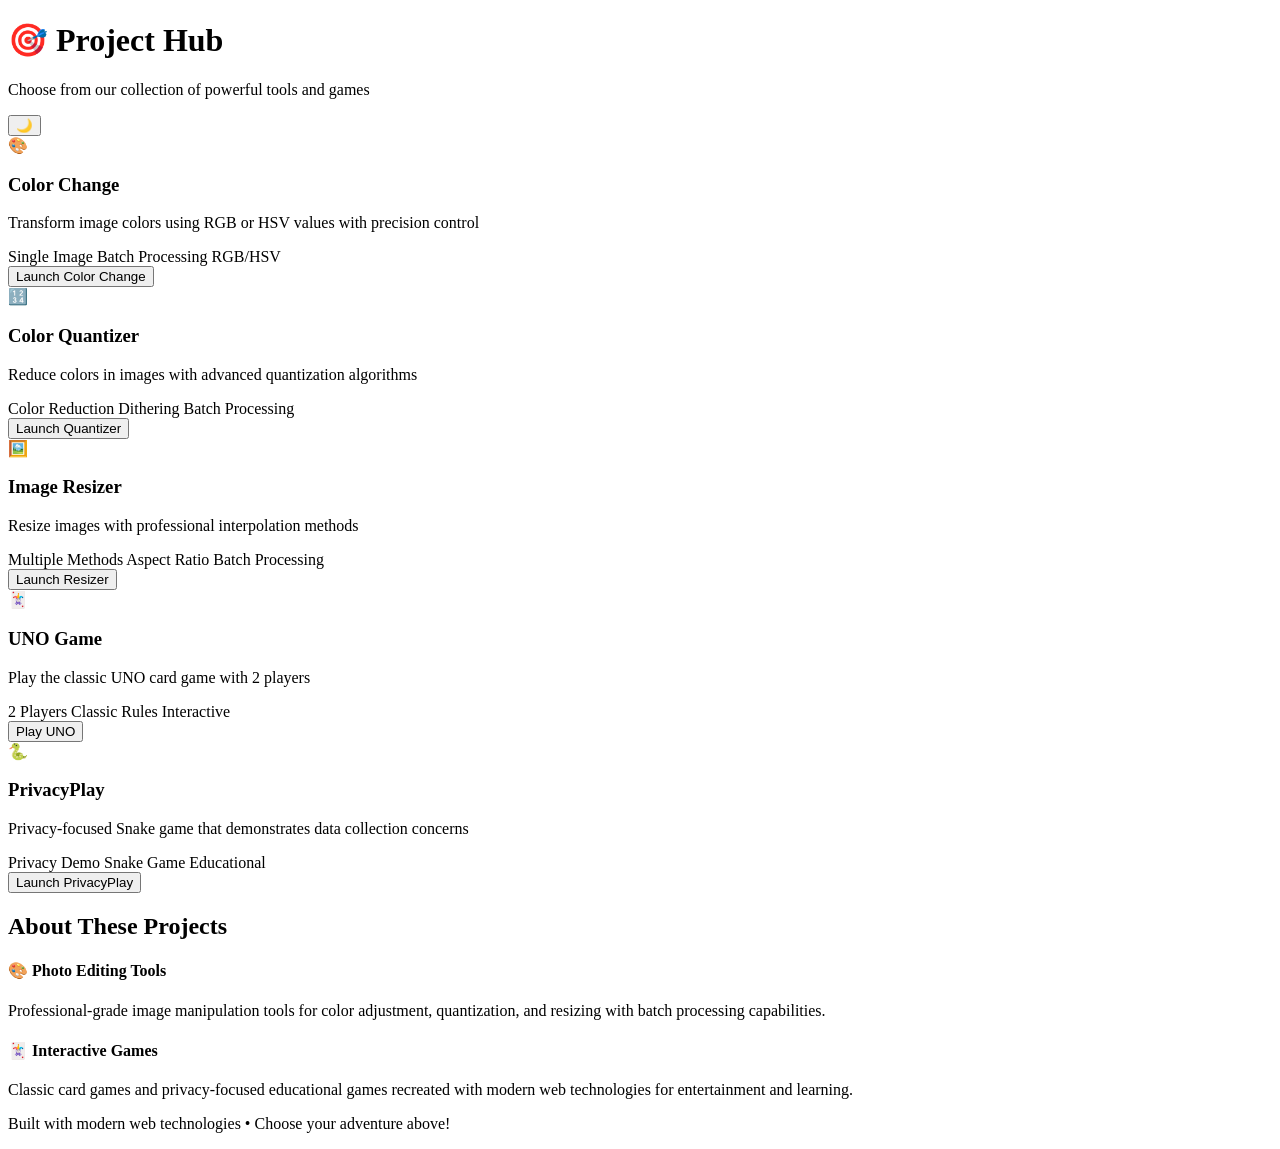
==== index.html @ 34e5d40e "Add files via upload" ====
<!DOCTYPE html>
<html lang="en">
<head>
    <meta charset="UTF-8">
    <meta name="viewport" content="width=device-width, initial-scale=1.0">
    <title>Project Hub - Choose Your Tool</title>
    <link rel="stylesheet" href="styles.css">
</head>
<body>
    <div class="container">
        <header>
            <div class="header-content">
                <div class="header-title">
                    <h1>🎯 Project Hub</h1>
                    <p>Choose from our collection of powerful tools and games</p>
                </div>
                <button class="theme-toggle" id="themeToggle" onclick="toggleTheme()" aria-label="Toggle theme">
                    <span class="theme-icon">🌙</span>
                </button>
            </div>
        </header>

        <main>
            <div class="projects-grid">
                <!-- Color Change Project -->
                <div class="project-card">
                    <div class="project-icon">🎨</div>
                    <h3>Color Change</h3>
                    <p>Transform image colors using RGB or HSV values with precision control</p>
                    <div class="project-features">
                        <span class="feature-tag">Single Image</span>
                        <span class="feature-tag">Batch Processing</span>
                        <span class="feature-tag">RGB/HSV</span>
                    </div>
                    <a href="Color Change/index.html" class="project-link">
                        <button class="launch-btn">Launch Color Change</button>
                    </a>
                </div>

                <!-- Quantizer Project -->
                <div class="project-card">
                    <div class="project-icon">🔢</div>
                    <h3>Color Quantizer</h3>
                    <p>Reduce colors in images with advanced quantization algorithms</p>
                    <div class="project-features">
                        <span class="feature-tag">Color Reduction</span>
                        <span class="feature-tag">Dithering</span>
                        <span class="feature-tag">Batch Processing</span>
                    </div>
                    <a href="Quantizer/index.html" class="project-link">
                        <button class="launch-btn">Launch Quantizer</button>
                    </a>
                </div>

                <!-- Resizing Project -->
                <div class="project-card">
                    <div class="project-icon">🖼️</div>
                    <h3>Image Resizer</h3>
                    <p>Resize images with professional interpolation methods</p>
                    <div class="project-features">
                        <span class="feature-tag">Multiple Methods</span>
                        <span class="feature-tag">Aspect Ratio</span>
                        <span class="feature-tag">Batch Processing</span>
                    </div>
                    <a href="Resizing/index.html" class="project-link">
                        <button class="launch-btn">Launch Resizer</button>
                    </a>
                </div>

                <!-- Uno Game Project -->
                <div class="project-card">
                    <div class="project-icon">🃏</div>
                    <h3>UNO Game</h3>
                    <p>Play the classic UNO card game with 2 players</p>
                    <div class="project-features">
                        <span class="feature-tag">2 Players</span>
                        <span class="feature-tag">Classic Rules</span>
                        <span class="feature-tag">Interactive</span>
                    </div>
                    <a href="Uno/index.html" class="project-link">
                        <button class="launch-btn">Play UNO</button>
                    </a>
                </div>

                <!-- PrivacyPlay Project -->
                <div class="project-card">
                    <div class="project-icon">🐍</div>
                    <h3>PrivacyPlay</h3>
                    <p>Privacy-focused Snake game that demonstrates data collection concerns</p>
                    <div class="project-features">
                        <span class="feature-tag">Privacy Demo</span>
                        <span class="feature-tag">Snake Game</span>
                        <span class="feature-tag">Educational</span>
                    </div>
                    <a href="PrivacyPlay/index.html" class="project-link">
                        <button class="launch-btn">Launch PrivacyPlay</button>
                    </a>
                </div>
            </div>

            <div class="info-section">
                <h2>About These Projects</h2>
                <div class="info-grid">
                    <div class="info-card">
                        <h4>🎨 Photo Editing Tools</h4>
                        <p>Professional-grade image manipulation tools for color adjustment, quantization, and resizing with batch processing capabilities.</p>
                    </div>
                    <div class="info-card">
                        <h4>🃏 Interactive Games</h4>
                        <p>Classic card games and privacy-focused educational games recreated with modern web technologies for entertainment and learning.</p>
                    </div>
                </div>
            </div>
        </main>

        <footer>
            <p>Built with modern web technologies • Choose your adventure above!</p>
        </footer>
    </div>

    <script>
        // Theme management
        const themeToggle = document.getElementById('themeToggle');
        const themeIcon = themeToggle.querySelector('.theme-icon');
        
        function getTheme() {
            return localStorage.getItem('theme') || 'light';
        }
        
        function setTheme(theme) {
            document.documentElement.setAttribute('data-theme', theme);
            localStorage.setItem('theme', theme);
            themeIcon.textContent = theme === 'dark' ? '☀️' : '🌙';
        }
        
        function toggleTheme() {
            const currentTheme = getTheme();
            const newTheme = currentTheme === 'dark' ? 'light' : 'dark';
            setTheme(newTheme);
        }
        
        // Initialize theme
        setTheme(getTheme());
    </script>
</body>
</html>
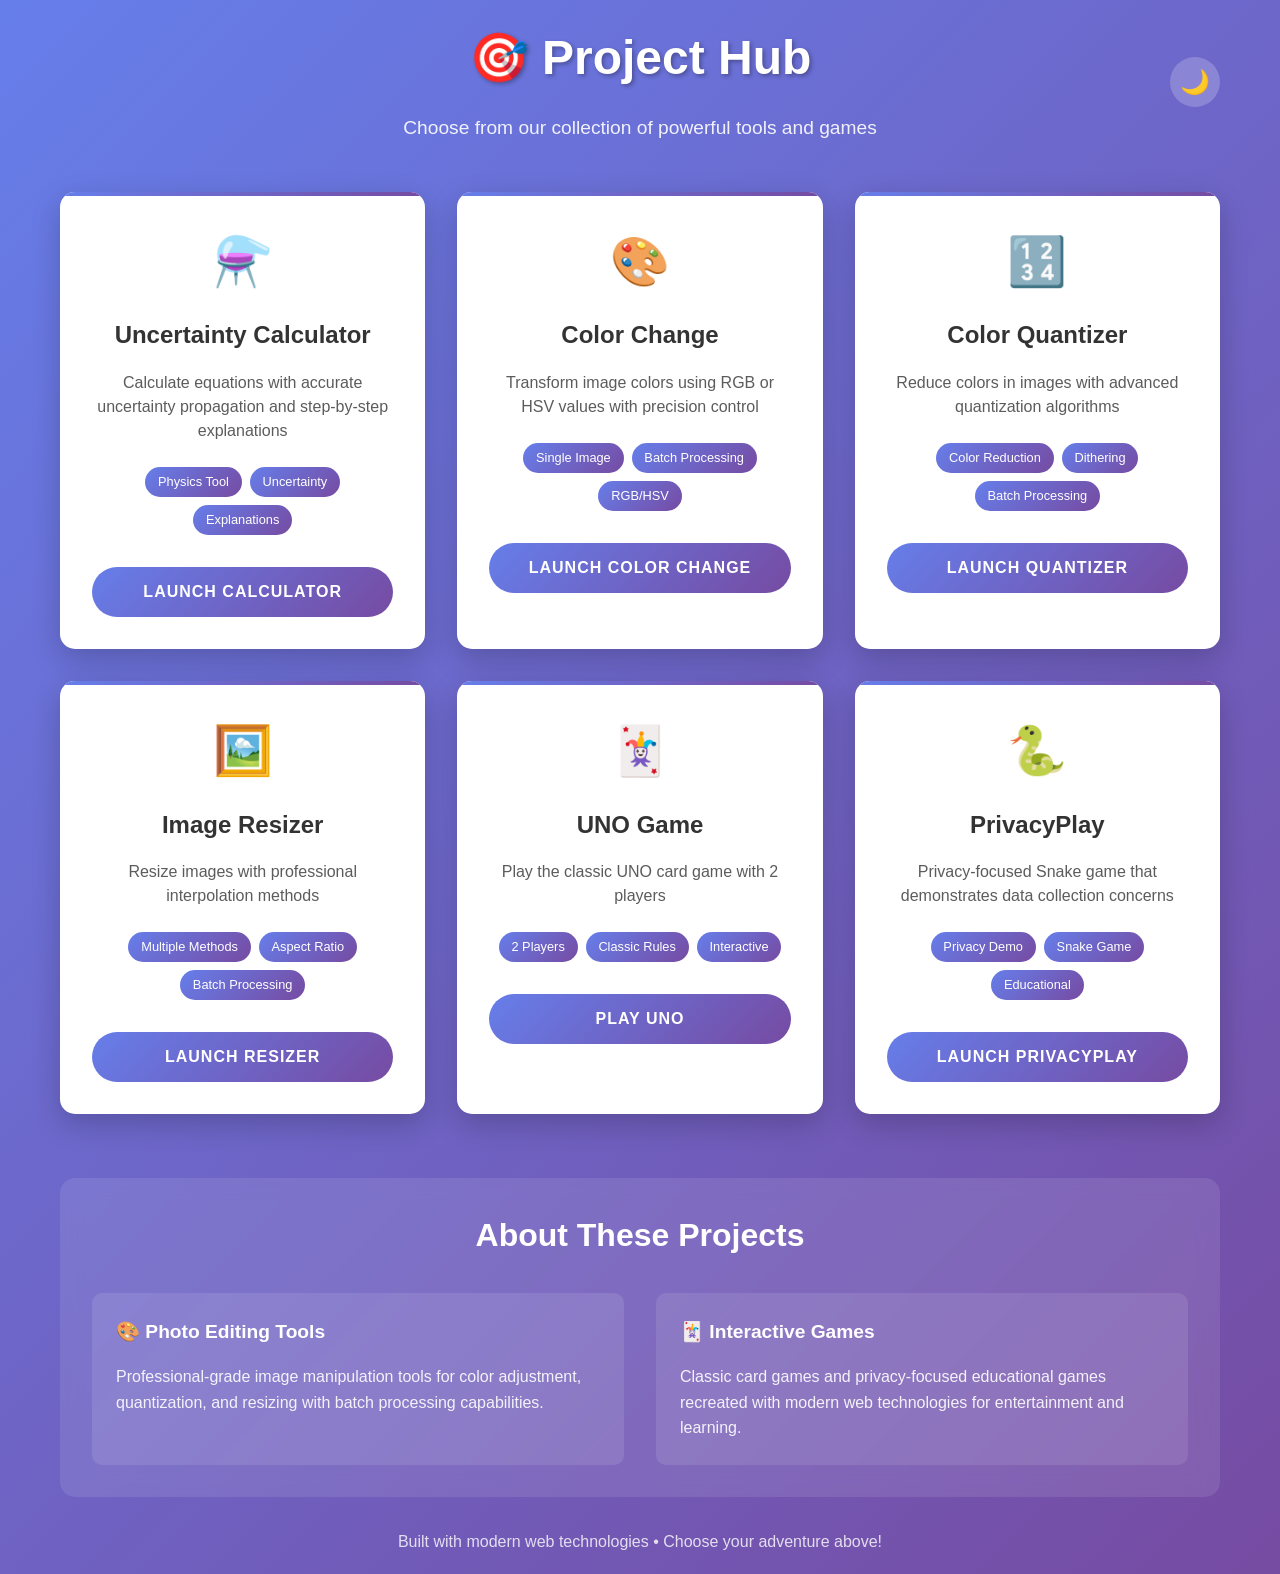
==== commit 46e76d20: "Add files via upload" ====
--- a/index.html
+++ b/index.html
@@ -22,6 +22,21 @@
 
         <main>
             <div class="projects-grid">
+                <!-- Uncertainty Calculator Project -->
+                <div class="project-card">
+                    <div class="project-icon">⚗️</div>
+                    <h3>Uncertainty Calculator</h3>
+                    <p>Calculate equations with accurate uncertainty propagation and step-by-step explanations</p>
+                    <div class="project-features">
+                        <span class="feature-tag">Physics Tool</span>
+                        <span class="feature-tag">Uncertainty</span>
+                        <span class="feature-tag">Explanations</span>
+                    </div>
+                    <a href="Uncertainty calculator/index.html" class="project-link">
+                        <button class="launch-btn">Launch Calculator</button>
+                    </a>
+                </div>
+
                 <!-- Color Change Project -->
                 <div class="project-card">
                     <div class="project-icon">🎨</div>
--- a/styles.css
+++ b/styles.css
@@ -0,0 +1,282 @@
+/* Reset and Base Styles */
+* {
+    margin: 0;
+    padding: 0;
+    box-sizing: border-box;
+}
+
+:root {
+    --primary-gradient: linear-gradient(135deg, #667eea 0%, #764ba2 100%);
+    --text-color: #333;
+    --card-bg: white;
+    --header-text: white;
+}
+
+[data-theme="dark"] {
+    --primary-gradient: linear-gradient(135deg, #1a1a2e 0%, #16213e 100%);
+    --text-color: #e0e0e0;
+    --card-bg: #2d2d3a;
+    --header-text: #e0e0e0;
+}
+
+body {
+    font-family: 'Segoe UI', Tahoma, Geneva, Verdana, sans-serif;
+    line-height: 1.6;
+    color: var(--text-color);
+    background: var(--primary-gradient);
+    min-height: 100vh;
+    transition: background 0.3s ease, color 0.3s ease;
+}
+
+.container {
+    max-width: 1200px;
+    margin: 0 auto;
+    padding: 20px;
+}
+
+/* Header Styles */
+header {
+    margin-bottom: 3rem;
+    color: var(--header-text);
+}
+
+.header-content {
+    display: flex;
+    justify-content: space-between;
+    align-items: center;
+    text-align: center;
+    position: relative;
+}
+
+.header-title {
+    flex: 1;
+}
+
+.theme-toggle {
+    position: absolute;
+    right: 0;
+}
+
+.theme-toggle {
+    background: rgba(255, 255, 255, 0.2);
+    border: none;
+    border-radius: 50%;
+    width: 50px;
+    height: 50px;
+    cursor: pointer;
+    font-size: 1.5rem;
+    display: flex;
+    align-items: center;
+    justify-content: center;
+    transition: all 0.3s ease;
+}
+
+.theme-toggle:hover {
+    background: rgba(255, 255, 255, 0.3);
+    transform: scale(1.1);
+}
+
+header h1 {
+    font-size: 3rem;
+    margin-bottom: 1rem;
+    text-shadow: 2px 2px 4px rgba(0,0,0,0.3);
+}
+
+header p {
+    font-size: 1.2rem;
+    opacity: 0.9;
+}
+
+/* Projects Grid */
+.projects-grid {
+    display: grid;
+    grid-template-columns: repeat(auto-fit, minmax(300px, 1fr));
+    gap: 2rem;
+    margin-bottom: 4rem;
+}
+
+.project-card {
+    background: var(--card-bg);
+    border-radius: 15px;
+    padding: 2rem;
+    box-shadow: 0 10px 30px rgba(0,0,0,0.2);
+    transition: all 0.3s ease;
+    text-align: center;
+    position: relative;
+    overflow: hidden;
+}
+
+.project-card::before {
+    content: '';
+    position: absolute;
+    top: 0;
+    left: 0;
+    right: 0;
+    height: 4px;
+    background: linear-gradient(90deg, #667eea, #764ba2);
+}
+
+.project-card:hover {
+    transform: translateY(-10px);
+    box-shadow: 0 20px 40px rgba(0,0,0,0.3);
+}
+
+.project-icon {
+    font-size: 3rem;
+    margin-bottom: 1rem;
+    display: block;
+}
+
+.project-card h3 {
+    font-size: 1.5rem;
+    margin-bottom: 1rem;
+    color: var(--text-color);
+}
+
+.project-card p {
+    color: var(--text-color);
+    opacity: 0.8;
+    margin-bottom: 1.5rem;
+    line-height: 1.5;
+}
+
+.project-features {
+    display: flex;
+    flex-wrap: wrap;
+    gap: 0.5rem;
+    justify-content: center;
+    margin-bottom: 2rem;
+}
+
+.feature-tag {
+    background: linear-gradient(135deg, #667eea, #764ba2);
+    color: white;
+    padding: 0.3rem 0.8rem;
+    border-radius: 20px;
+    font-size: 0.8rem;
+    font-weight: 500;
+}
+
+.project-link {
+    text-decoration: none;
+    display: block;
+}
+
+.launch-btn {
+    background: linear-gradient(135deg, #667eea, #764ba2);
+    color: white;
+    border: none;
+    padding: 1rem 2rem;
+    border-radius: 25px;
+    font-size: 1rem;
+    font-weight: 600;
+    cursor: pointer;
+    transition: all 0.3s ease;
+    width: 100%;
+    text-transform: uppercase;
+    letter-spacing: 1px;
+}
+
+.launch-btn:hover {
+    background: linear-gradient(135deg, #5a6fd8, #6a4190);
+    transform: scale(1.05);
+}
+
+/* Info Section */
+.info-section {
+    background: rgba(255, 255, 255, 0.1);
+    backdrop-filter: blur(10px);
+    border-radius: 15px;
+    padding: 2rem;
+    margin-bottom: 2rem;
+}
+
+.info-section h2 {
+    text-align: center;
+    color: white;
+    margin-bottom: 2rem;
+    font-size: 2rem;
+}
+
+.info-grid {
+    display: grid;
+    grid-template-columns: repeat(auto-fit, minmax(250px, 1fr));
+    gap: 2rem;
+}
+
+.info-card {
+    background: rgba(255, 255, 255, 0.1);
+    padding: 1.5rem;
+    border-radius: 10px;
+    color: white;
+}
+
+.info-card h4 {
+    margin-bottom: 1rem;
+    font-size: 1.2rem;
+}
+
+.info-card p {
+    opacity: 0.9;
+    line-height: 1.6;
+}
+
+/* Footer */
+footer {
+    text-align: center;
+    color: white;
+    opacity: 0.8;
+    margin-top: 2rem;
+}
+
+/* Responsive Design */
+@media (max-width: 768px) {
+    .container {
+        padding: 15px;
+    }
+    
+    .header-content {
+        flex-direction: column;
+        gap: 1rem;
+    }
+    
+    header h1 {
+        font-size: 2rem;
+    }
+    
+    header p {
+        font-size: 1rem;
+    }
+    
+    .projects-grid {
+        grid-template-columns: 1fr;
+        gap: 1.5rem;
+    }
+    
+    .project-card {
+        padding: 1.5rem;
+    }
+    
+    .info-section {
+        padding: 1.5rem;
+    }
+}
+
+@media (max-width: 480px) {
+    header h1 {
+        font-size: 1.8rem;
+    }
+    
+    .project-card {
+        padding: 1rem;
+    }
+    
+    .project-icon {
+        font-size: 2.5rem;
+    }
+    
+    .launch-btn {
+        padding: 0.8rem 1.5rem;
+        font-size: 0.9rem;
+    }
+}
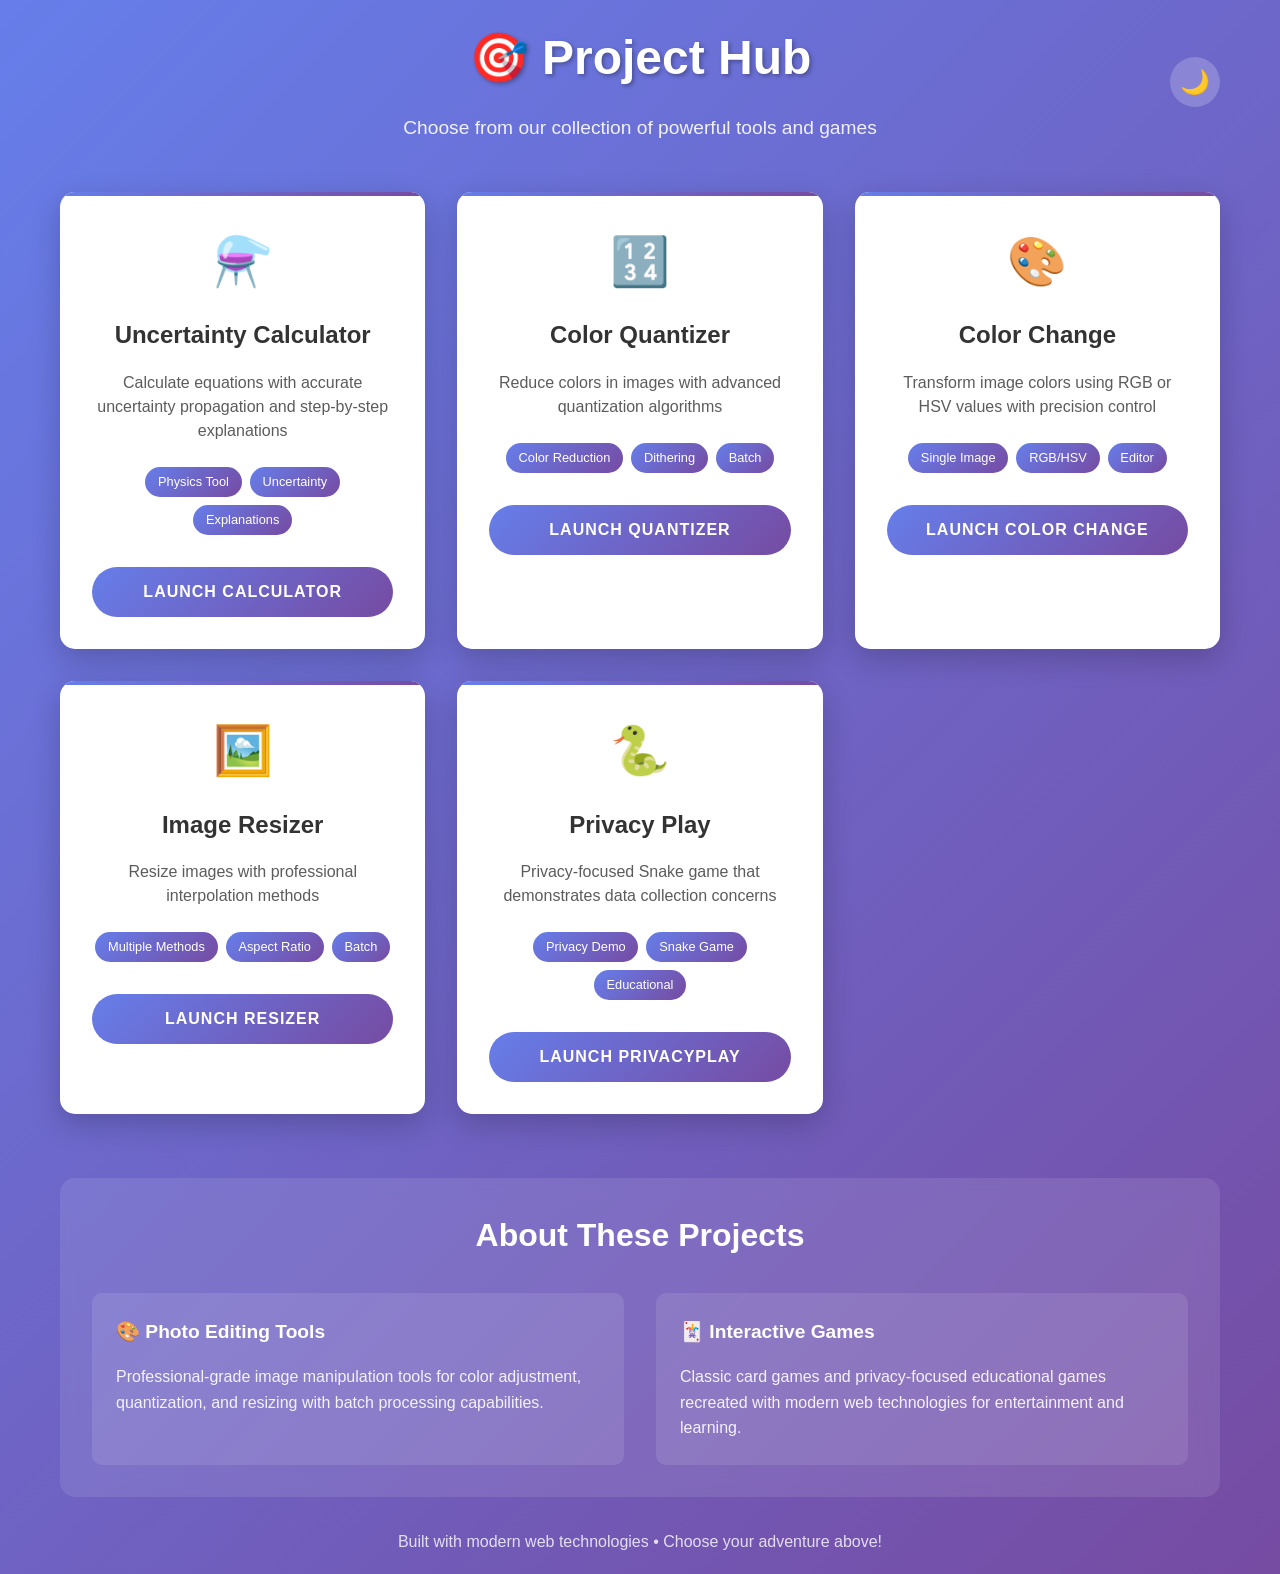
==== commit e8071dac: "main site clean up" ====
--- a/index.html
+++ b/index.html
@@ -21,96 +21,8 @@
         </header>
 
         <main>
-            <div class="projects-grid">
-                <!-- Uncertainty Calculator Project -->
-                <div class="project-card">
-                    <div class="project-icon">⚗️</div>
-                    <h3>Uncertainty Calculator</h3>
-                    <p>Calculate equations with accurate uncertainty propagation and step-by-step explanations</p>
-                    <div class="project-features">
-                        <span class="feature-tag">Physics Tool</span>
-                        <span class="feature-tag">Uncertainty</span>
-                        <span class="feature-tag">Explanations</span>
-                    </div>
-                    <a href="Uncertainty calculator/index.html" class="project-link">
-                        <button class="launch-btn">Launch Calculator</button>
-                    </a>
-                </div>
-
-                <!-- Color Change Project -->
-                <div class="project-card">
-                    <div class="project-icon">🎨</div>
-                    <h3>Color Change</h3>
-                    <p>Transform image colors using RGB or HSV values with precision control</p>
-                    <div class="project-features">
-                        <span class="feature-tag">Single Image</span>
-                        <span class="feature-tag">Batch Processing</span>
-                        <span class="feature-tag">RGB/HSV</span>
-                    </div>
-                    <a href="Color Change/index.html" class="project-link">
-                        <button class="launch-btn">Launch Color Change</button>
-                    </a>
-                </div>
-
-                <!-- Quantizer Project -->
-                <div class="project-card">
-                    <div class="project-icon">🔢</div>
-                    <h3>Color Quantizer</h3>
-                    <p>Reduce colors in images with advanced quantization algorithms</p>
-                    <div class="project-features">
-                        <span class="feature-tag">Color Reduction</span>
-                        <span class="feature-tag">Dithering</span>
-                        <span class="feature-tag">Batch Processing</span>
-                    </div>
-                    <a href="Quantizer/index.html" class="project-link">
-                        <button class="launch-btn">Launch Quantizer</button>
-                    </a>
-                </div>
-
-                <!-- Resizing Project -->
-                <div class="project-card">
-                    <div class="project-icon">🖼️</div>
-                    <h3>Image Resizer</h3>
-                    <p>Resize images with professional interpolation methods</p>
-                    <div class="project-features">
-                        <span class="feature-tag">Multiple Methods</span>
-                        <span class="feature-tag">Aspect Ratio</span>
-                        <span class="feature-tag">Batch Processing</span>
-                    </div>
-                    <a href="Resizing/index.html" class="project-link">
-                        <button class="launch-btn">Launch Resizer</button>
-                    </a>
-                </div>
-
-                <!-- Uno Game Project -->
-                <div class="project-card">
-                    <div class="project-icon">🃏</div>
-                    <h3>UNO Game</h3>
-                    <p>Play the classic UNO card game with 2 players</p>
-                    <div class="project-features">
-                        <span class="feature-tag">2 Players</span>
-                        <span class="feature-tag">Classic Rules</span>
-                        <span class="feature-tag">Interactive</span>
-                    </div>
-                    <a href="Uno/index.html" class="project-link">
-                        <button class="launch-btn">Play UNO</button>
-                    </a>
-                </div>
-
-                <!-- PrivacyPlay Project -->
-                <div class="project-card">
-                    <div class="project-icon">🐍</div>
-                    <h3>PrivacyPlay</h3>
-                    <p>Privacy-focused Snake game that demonstrates data collection concerns</p>
-                    <div class="project-features">
-                        <span class="feature-tag">Privacy Demo</span>
-                        <span class="feature-tag">Snake Game</span>
-                        <span class="feature-tag">Educational</span>
-                    </div>
-                    <a href="PrivacyPlay/index.html" class="project-link">
-                        <button class="launch-btn">Launch PrivacyPlay</button>
-                    </a>
-                </div>
+            <div class="projects-grid" id="projectsGrid">
+                <!-- Project cards will be rendered here from projects.json -->
             </div>
 
             <div class="info-section">
@@ -156,6 +68,47 @@
         
         // Initialize theme
         setTheme(getTheme());
+        
+        // Projects loader (read-only)
+        async function loadProjects() {
+            try {
+                const res = await fetch('projects.json');
+                const list = await res.json();
+                renderProjects(list);
+            } catch (e) {
+                console.error('Failed to load projects.json', e);
+            }
+        }
+
+        function renderProjects(projects) {
+            const grid = document.getElementById('projectsGrid');
+            grid.innerHTML = '';
+            projects.forEach((p) => {
+                const card = document.createElement('div');
+                card.className = 'project-card';
+
+                const icon = document.createElement('div'); icon.className = 'project-icon'; icon.textContent = p.icon || '🔗';
+                const title = document.createElement('h3'); title.textContent = p.title;
+                const desc = document.createElement('p'); desc.textContent = p.description || '';
+
+                const feats = document.createElement('div'); feats.className = 'project-features';
+                (p.tags||[]).slice(0,3).forEach(t => { const s=document.createElement('span'); s.className='feature-tag'; s.textContent=t; feats.appendChild(s); });
+
+                const linkWrap = document.createElement('a'); linkWrap.className='project-link'; linkWrap.href = p.url; linkWrap.target='_blank' ;
+                const btn = document.createElement('button'); btn.className='launch-btn'; btn.textContent = p.buttonText || 'Open';
+                linkWrap.appendChild(btn);
+
+                card.appendChild(icon);
+                card.appendChild(title);
+                card.appendChild(desc);
+                card.appendChild(feats);
+                card.appendChild(linkWrap);
+
+                grid.appendChild(card);
+            });
+        }
+
+        loadProjects();
     </script>
 </body>
 </html>
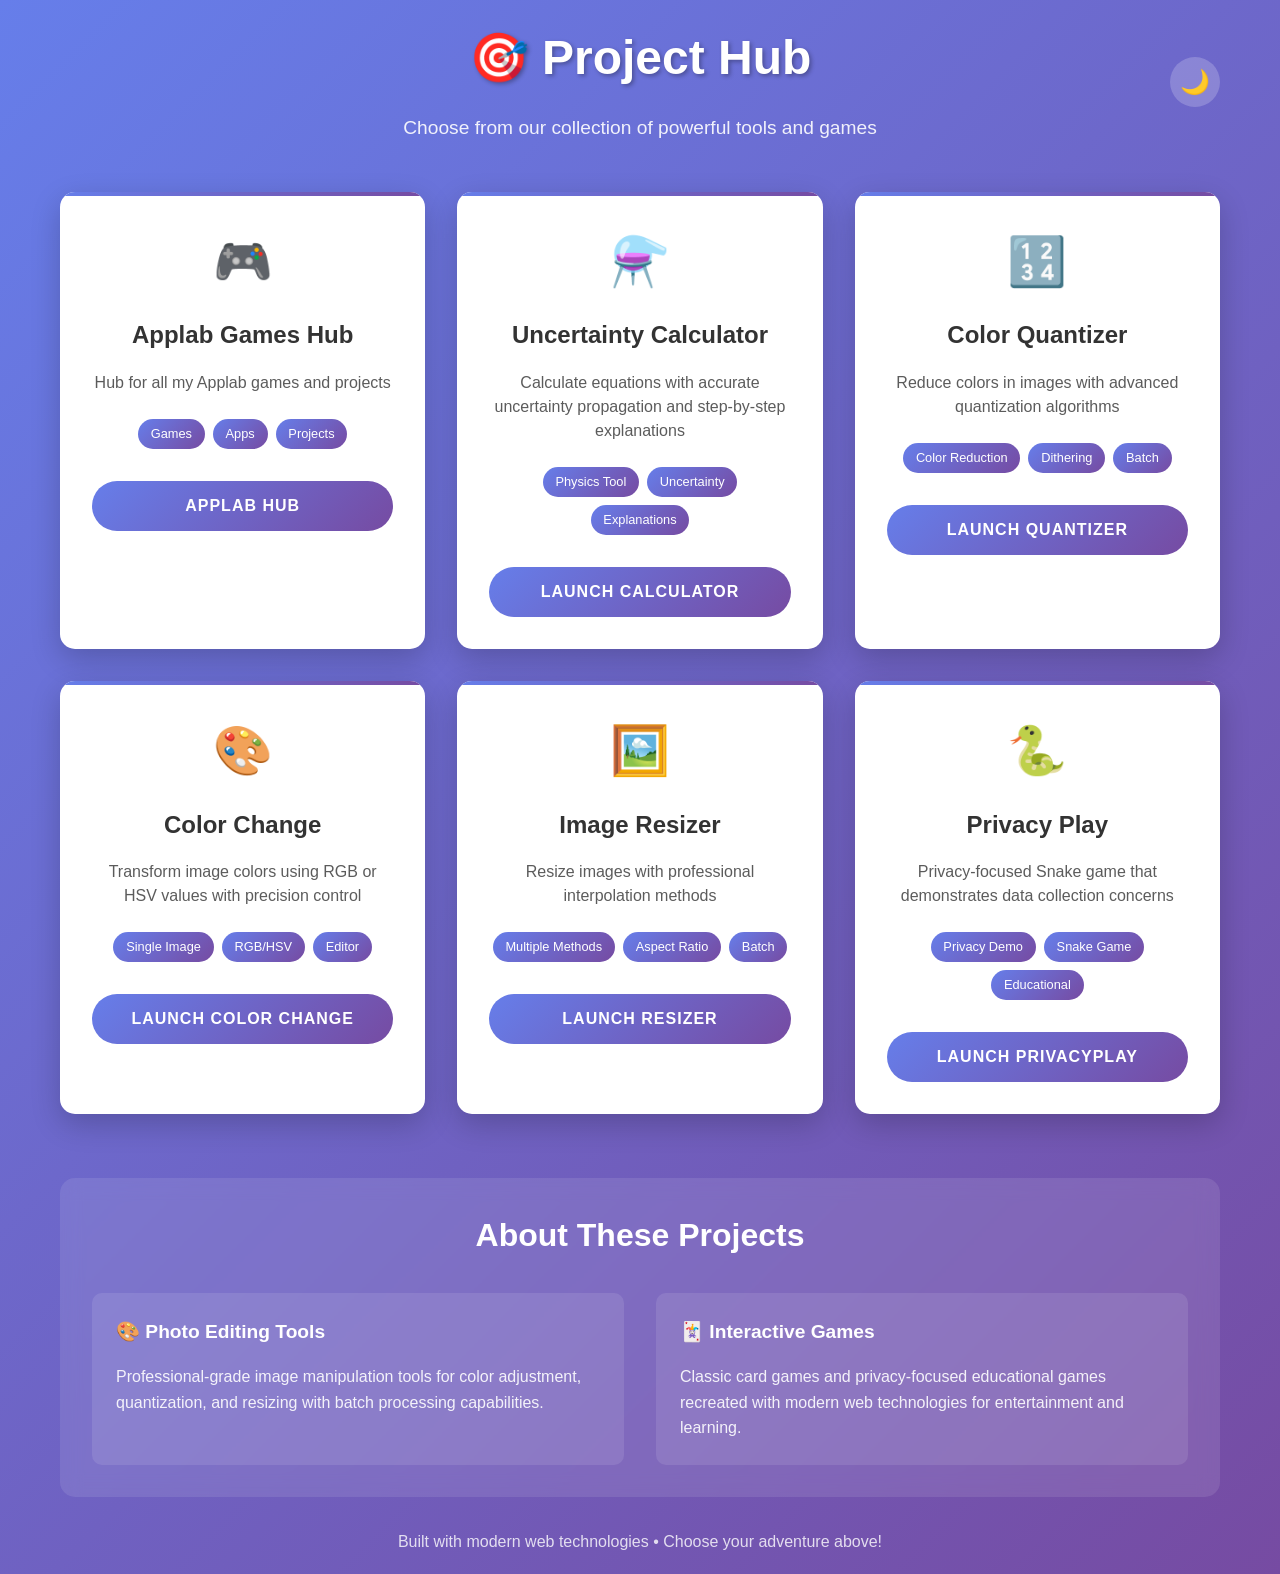
==== commit 76c33a88: "Applab Hub added to projects" ====
--- a/index.html
+++ b/index.html
@@ -94,9 +94,35 @@
                 const feats = document.createElement('div'); feats.className = 'project-features';
                 (p.tags||[]).slice(0,3).forEach(t => { const s=document.createElement('span'); s.className='feature-tag'; s.textContent=t; feats.appendChild(s); });
 
-                const linkWrap = document.createElement('a'); linkWrap.className='project-link'; linkWrap.href = p.url; linkWrap.target='_blank' ;
-                const btn = document.createElement('button'); btn.className='launch-btn'; btn.textContent = p.buttonText || 'Open';
-                linkWrap.appendChild(btn);
+                const linkWrap = document.createElement('div'); linkWrap.className='project-link';
+
+                // If project has an embedUrl, show preview toggle + iframe
+                if (p.embedUrl) {
+                    const controls = document.createElement('div'); controls.style.display='flex'; controls.style.gap='0.5rem'; controls.style.justifyContent='center';
+                    const previewBtn = document.createElement('button'); previewBtn.className='launch-btn'; previewBtn.style.width='auto'; previewBtn.textContent = 'Preview';
+                    const openBtn = document.createElement('a'); openBtn.className='launch-btn'; openBtn.style.width='auto'; openBtn.style.display='inline-block'; openBtn.textContent = p.buttonText || 'Open'; openBtn.href = p.url; openBtn.target='_blank';
+                    controls.appendChild(previewBtn); controls.appendChild(openBtn);
+                    linkWrap.appendChild(controls);
+
+                    const iframeWrap = document.createElement('div'); iframeWrap.style.marginTop='1rem'; iframeWrap.style.display='none';
+                    const iframe = document.createElement('iframe');
+                    iframe.src = p.embedUrl;
+                    iframe.width = '100%';
+                    iframe.height = '500';
+                    iframe.style.border = '1px solid rgba(0,0,0,0.12)';
+                    iframe.sandbox = 'allow-scripts allow-forms allow-same-origin';
+                    iframeWrap.appendChild(iframe);
+                    linkWrap.appendChild(iframeWrap);
+
+                    previewBtn.onclick = () => {
+                        iframeWrap.style.display = iframeWrap.style.display === 'none' ? 'block' : 'none';
+                    };
+                } else {
+                    const a = document.createElement('a'); a.href = p.url; a.target = '_blank'; a.className = 'project-link';
+                    const btn = document.createElement('button'); btn.className = 'launch-btn'; btn.textContent = p.buttonText || 'Open';
+                    a.appendChild(btn);
+                    linkWrap.appendChild(a);
+                }
 
                 card.appendChild(icon);
                 card.appendChild(title);
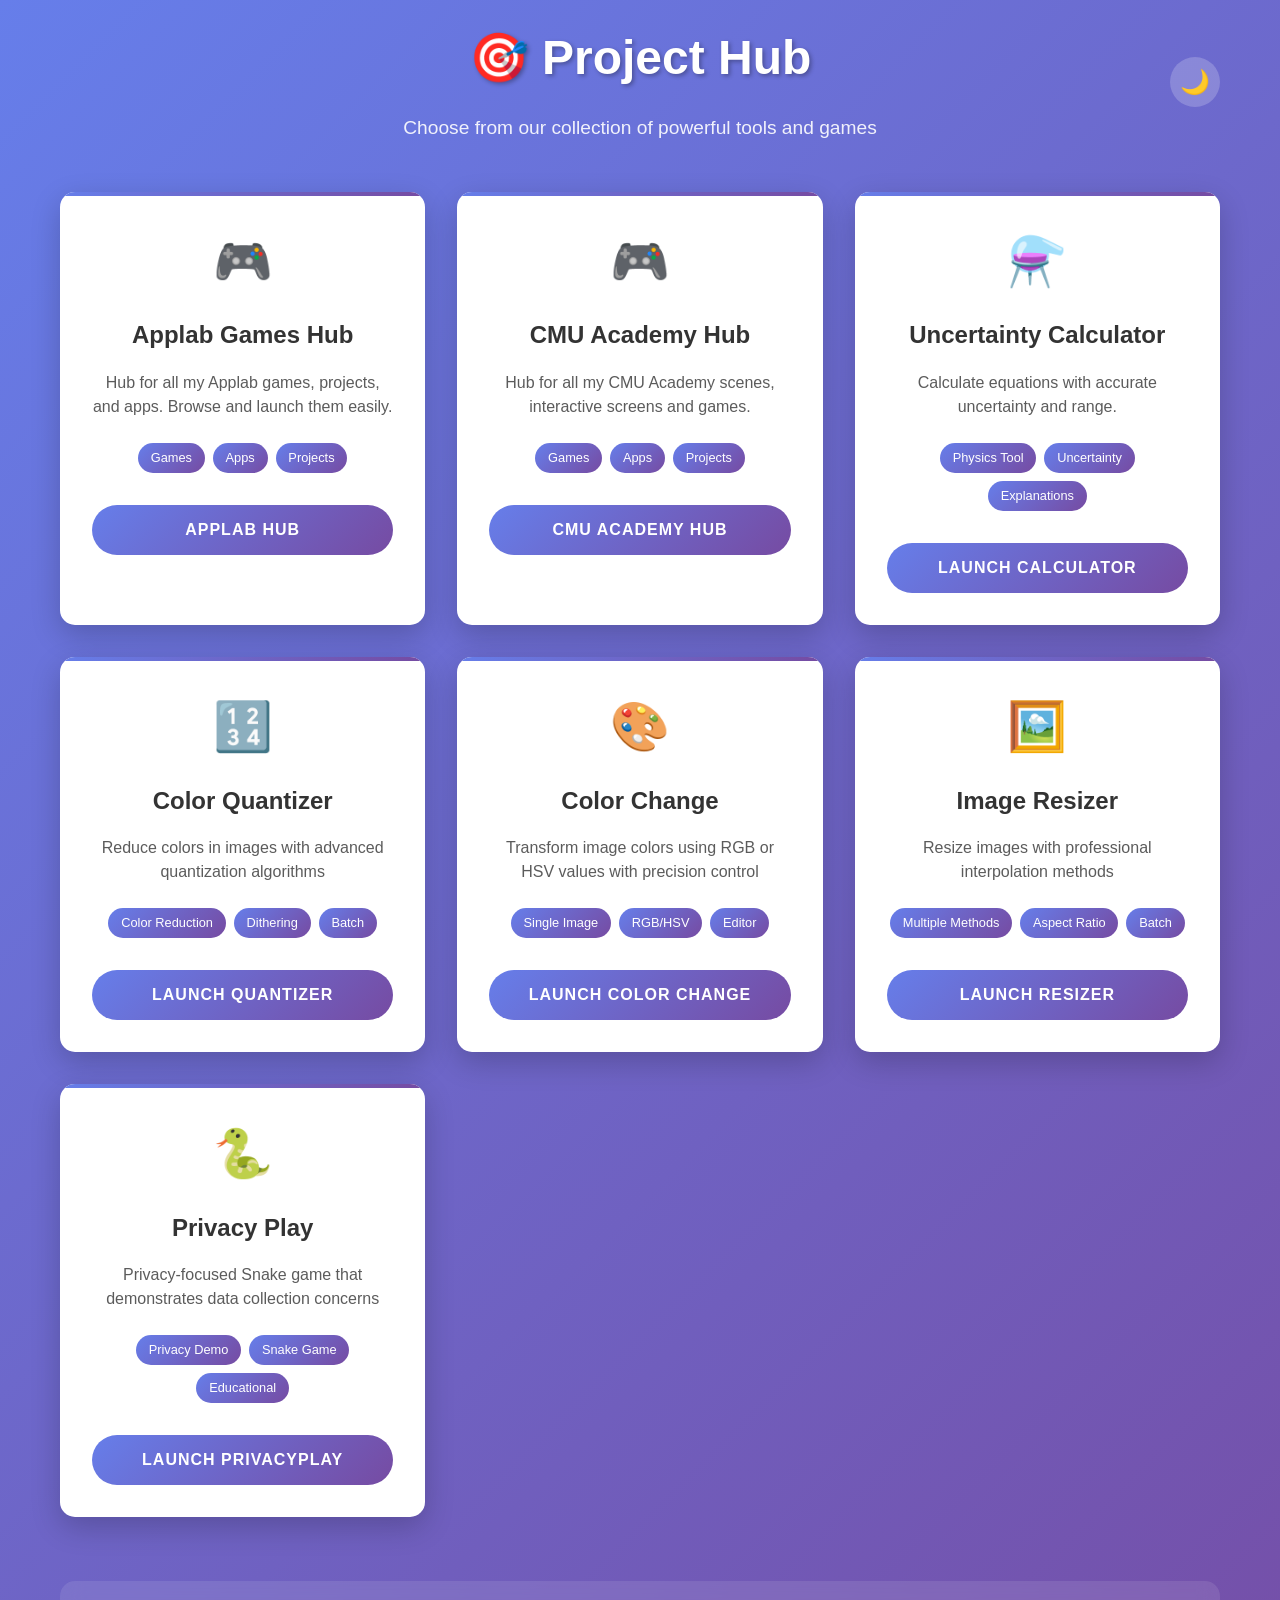
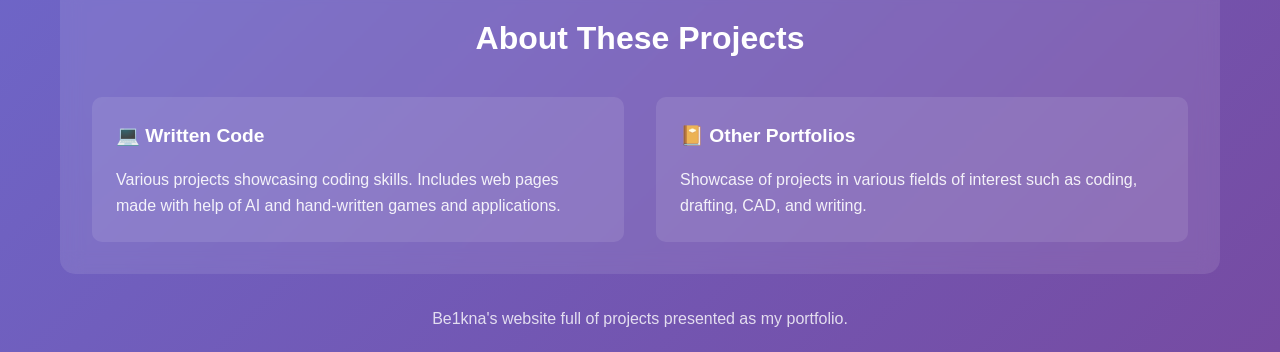
==== commit 13d7e380: "added footer for other portfolios" ====
--- a/index.html
+++ b/index.html
@@ -29,19 +29,20 @@
                 <h2>About These Projects</h2>
                 <div class="info-grid">
                     <div class="info-card">
-                        <h4>🎨 Photo Editing Tools</h4>
-                        <p>Professional-grade image manipulation tools for color adjustment, quantization, and resizing with batch processing capabilities.</p>
+                        <h4>💻 Written Code</h4>
+                        <p>Various projects showcasing coding skills. Includes web pages made with help of AI and hand-written games and applications.</p>
                     </div>
                     <div class="info-card">
-                        <h4>🃏 Interactive Games</h4>
-                        <p>Classic card games and privacy-focused educational games recreated with modern web technologies for entertainment and learning.</p>
+                        <h4>📔 Other Portfolios</h4>
+                        <p>Showcase of projects in various fields of interest such as coding, drafting, CAD, and writing.</p>
                     </div>
                 </div>
             </div>
         </main>
 
         <footer>
-            <p>Built with modern web technologies • Choose your adventure above!</p>
+            <p id="footerLinks" aria-label="Footer links"></p>
+            <p>Be1kna's website full of projects presented as my portfolio.</p>
         </footer>
     </div>
 
@@ -74,9 +75,60 @@
             try {
                 const res = await fetch('projects.json');
                 const list = await res.json();
-                renderProjects(list);
+                const sorted = [...list].sort((a, b) => {
+                    const aOrder = Number(a.order);
+                    const bOrder = Number(b.order);
+
+                    // Keep unordered items at the end while preserving stable tie behavior.
+                    if (Number.isNaN(aOrder) && Number.isNaN(bOrder)) return 0;
+                    if (Number.isNaN(aOrder)) return 1;
+                    if (Number.isNaN(bOrder)) return -1;
+                    return aOrder - bOrder;
+                });
+                renderProjects(sorted);
             } catch (e) {
                 console.error('Failed to load projects.json', e);
+            }
+        }
+
+        async function loadFooterLinks() {
+            try {
+                const res = await fetch('footer.json');
+                const links = await res.json();
+                const footerLinks = document.getElementById('footerLinks');
+
+                if (!Array.isArray(links) || links.length === 0) {
+                    footerLinks.textContent = '';
+                    return;
+                }
+
+                footerLinks.innerHTML = '';
+                links
+                    .sort((a, b) => {
+                        const aOrder = Number(a.order);
+                        const bOrder = Number(b.order);
+
+                        if (Number.isNaN(aOrder) && Number.isNaN(bOrder)) return 0;
+                        if (Number.isNaN(aOrder)) return 1;
+                        if (Number.isNaN(bOrder)) return -1;
+                        return aOrder - bOrder;
+                    })
+                    .forEach((item, index) => {
+                        const a = document.createElement('a');
+                        a.href = item.url;
+                        a.target = '_blank';
+                        a.rel = 'noopener noreferrer';
+                        a.textContent = item.title || item.id || item.url;
+                        a.style.color = 'inherit';
+
+                        footerLinks.appendChild(a);
+
+                        if (index < links.length - 1) {
+                            footerLinks.appendChild(document.createTextNode(' • '));
+                        }
+                    });
+            } catch (e) {
+                console.error('Failed to load footer.json', e);
             }
         }
 
@@ -100,7 +152,7 @@
                 if (p.embedUrl) {
                     const controls = document.createElement('div'); controls.style.display='flex'; controls.style.gap='0.5rem'; controls.style.justifyContent='center';
                     const previewBtn = document.createElement('button'); previewBtn.className='launch-btn'; previewBtn.style.width='auto'; previewBtn.textContent = 'Preview';
-                    const openBtn = document.createElement('a'); openBtn.className='launch-btn'; openBtn.style.width='auto'; openBtn.style.display='inline-block'; openBtn.textContent = p.buttonText || 'Open'; openBtn.href = p.url; openBtn.target='_blank';
+                    const openBtn = document.createElement('a'); openBtn.className='launch-btn'; openBtn.style.width='auto'; openBtn.style.display='inline-block'; openBtn.textContent = p.buttonText || 'Open'; openBtn.href = p.url;
                     controls.appendChild(previewBtn); controls.appendChild(openBtn);
                     linkWrap.appendChild(controls);
 
@@ -118,7 +170,7 @@
                         iframeWrap.style.display = iframeWrap.style.display === 'none' ? 'block' : 'none';
                     };
                 } else {
-                    const a = document.createElement('a'); a.href = p.url; a.target = '_blank'; a.className = 'project-link';
+                    const a = document.createElement('a'); a.href = p.url; a.className = 'project-link';
                     const btn = document.createElement('button'); btn.className = 'launch-btn'; btn.textContent = p.buttonText || 'Open';
                     a.appendChild(btn);
                     linkWrap.appendChild(a);
@@ -135,6 +187,7 @@
         }
 
         loadProjects();
+        loadFooterLinks();
     </script>
 </body>
 </html>
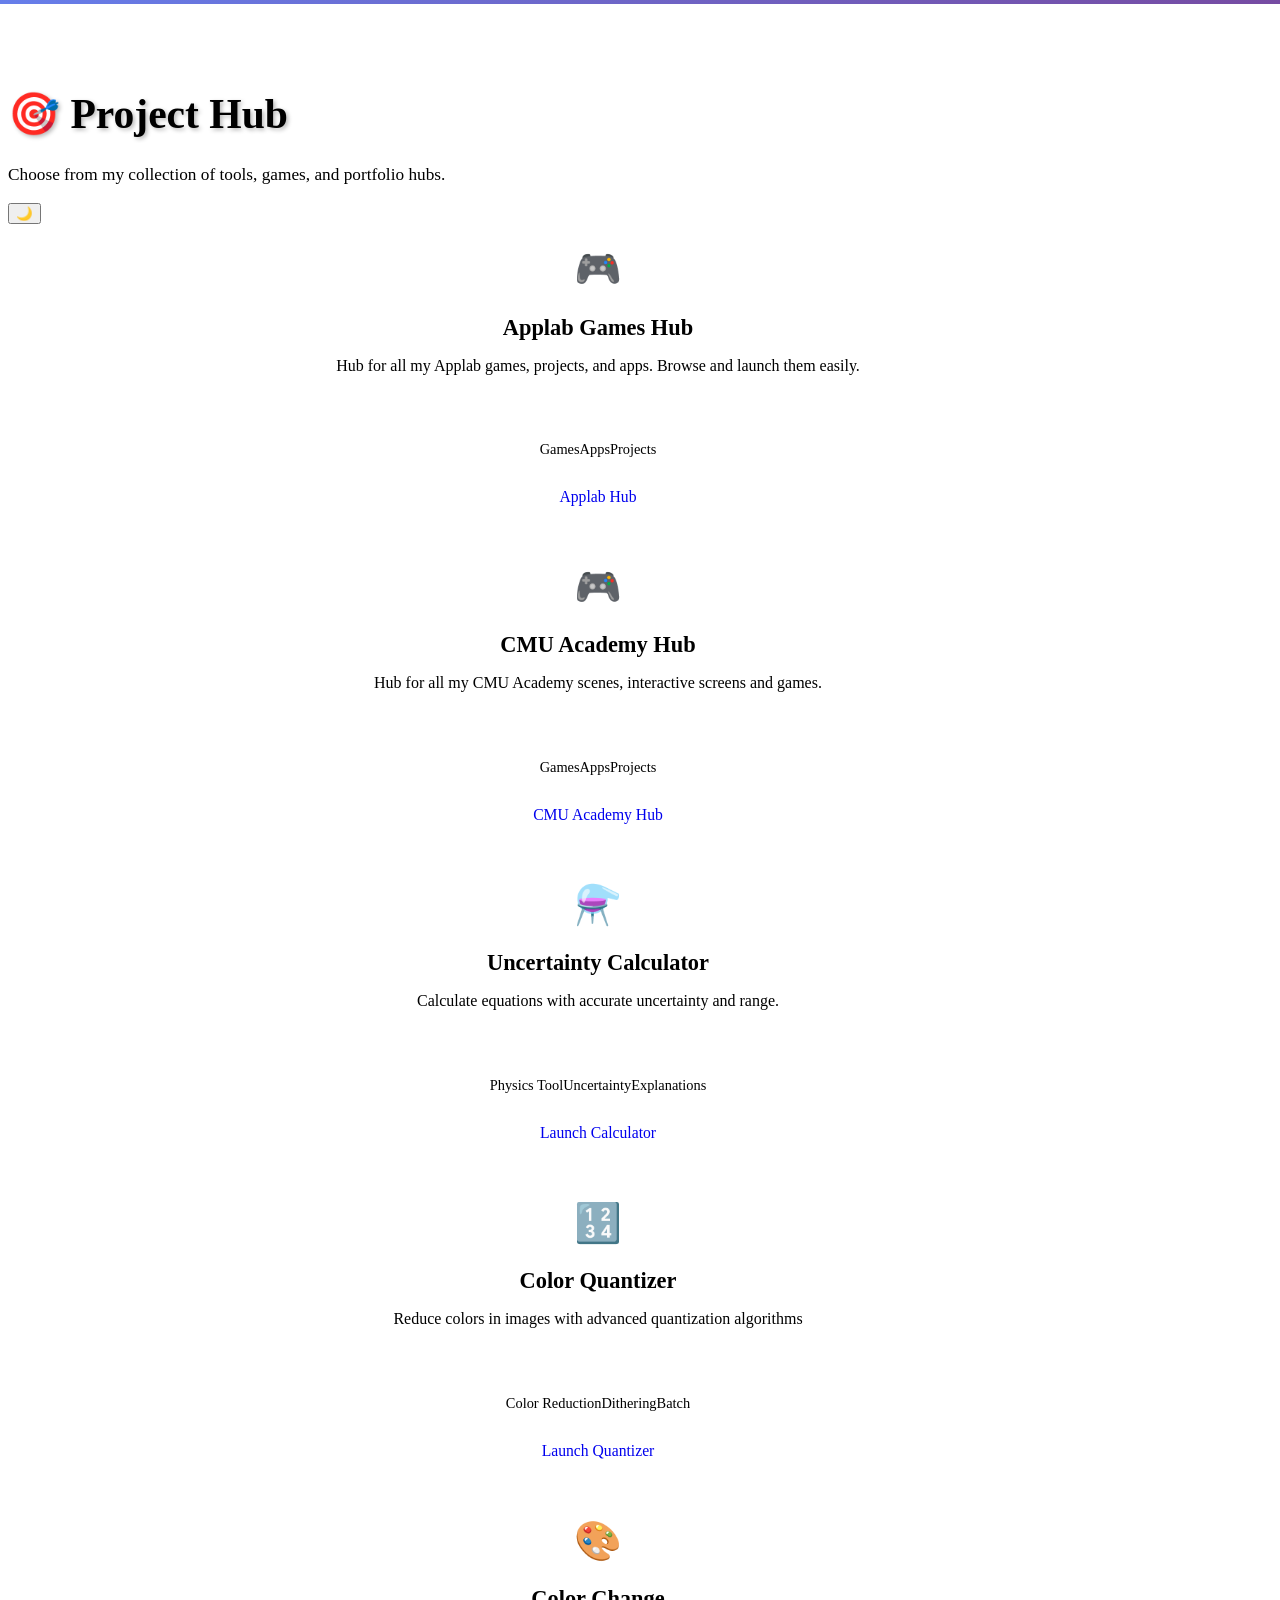
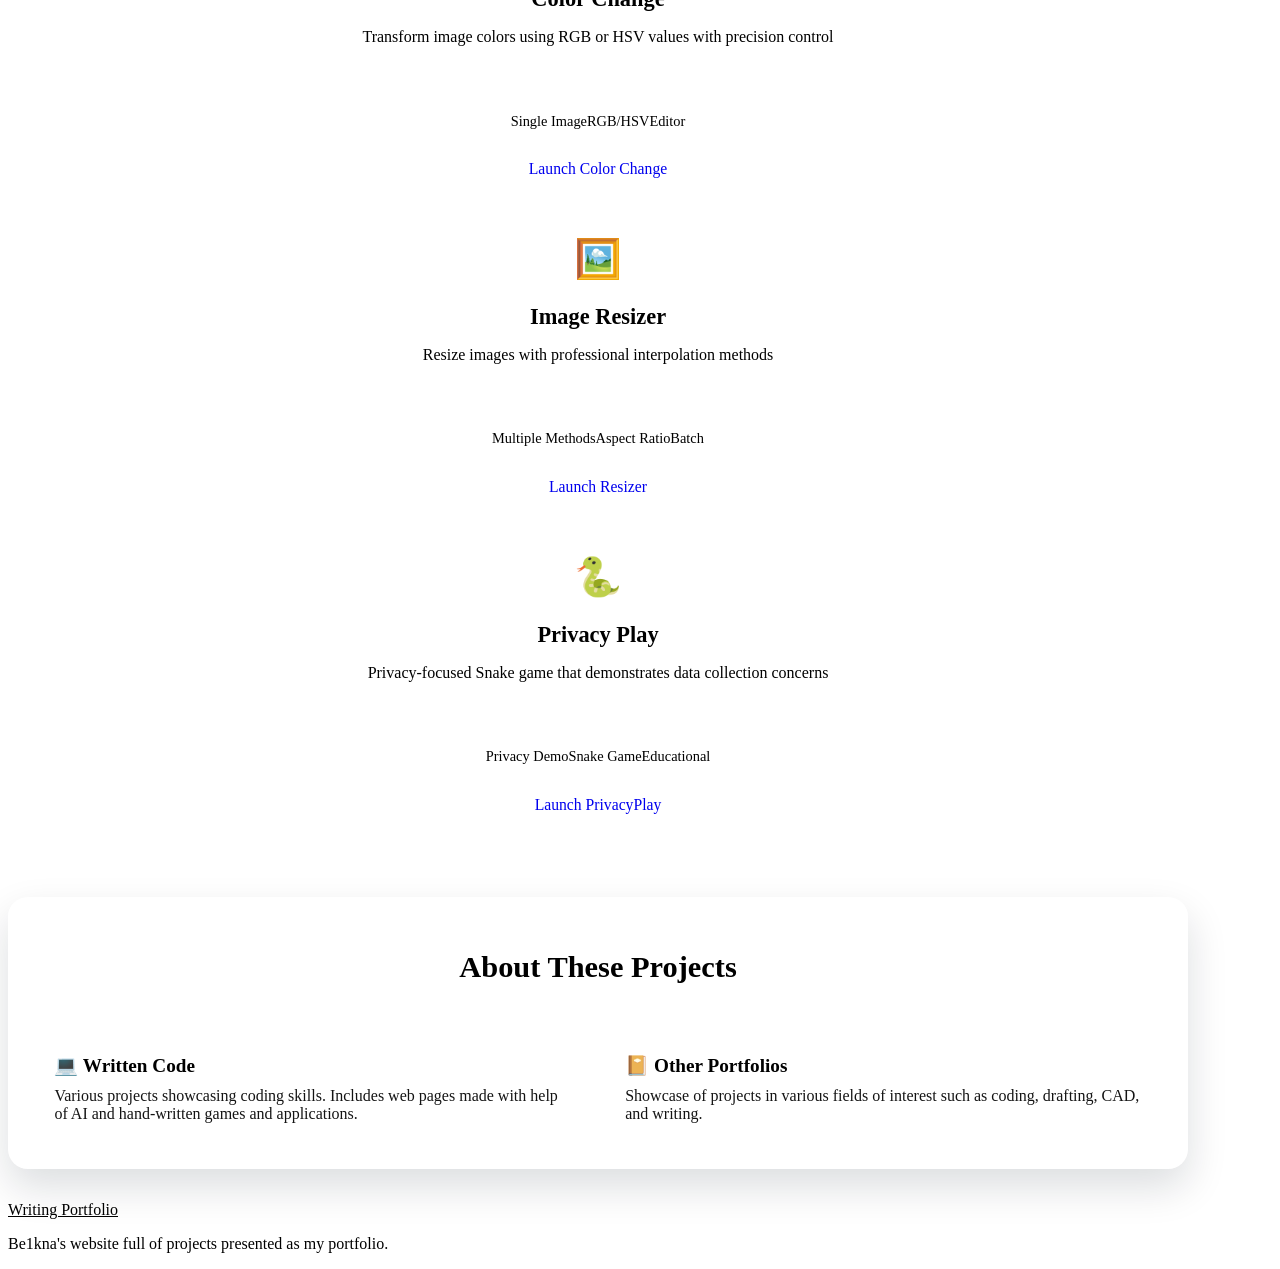
==== commit 995f187f: "Mutual css through global.css" ====
--- a/index.html
+++ b/index.html
@@ -4,16 +4,18 @@
     <meta charset="UTF-8">
     <meta name="viewport" content="width=device-width, initial-scale=1.0">
     <title>Project Hub - Choose Your Tool</title>
+    <link rel="stylesheet" href="https://be1kna.github.io/my_assets/global.css">
     <link rel="stylesheet" href="styles.css">
 </head>
-<body>
+<body class="projects-hub-page">
     <div class="container">
-        <header>
-            <div class="header-content">
-                <div class="header-title">
-                    <h1>🎯 Project Hub</h1>
-                    <p>Choose from our collection of powerful tools and games</p>
-                </div>
+        <header class="site-header">
+            <div class="header-spacer" aria-hidden="true"></div>
+            <div class="title projects-hub-title">
+                <h1>🎯 Project Hub</h1>
+                <p class="subtitle">Choose from my collection of tools, games, and portfolio hubs.</p>
+            </div>
+            <div class="actions">
                 <button class="theme-toggle" id="themeToggle" onclick="toggleTheme()" aria-label="Toggle theme">
                     <span class="theme-icon">🌙</span>
                 </button>
@@ -40,7 +42,7 @@
             </div>
         </main>
 
-        <footer>
+        <footer class="site-footer">
             <p id="footerLinks" aria-label="Footer links"></p>
             <p>Be1kna's website full of projects presented as my portfolio.</p>
         </footer>
@@ -140,39 +142,38 @@
                 card.className = 'project-card';
 
                 const icon = document.createElement('div'); icon.className = 'project-icon'; icon.textContent = p.icon || '🔗';
-                const title = document.createElement('h3'); title.textContent = p.title;
-                const desc = document.createElement('p'); desc.textContent = p.description || '';
+                const title = document.createElement('h3'); title.className = 'project-title'; title.textContent = p.title;
+                const desc = document.createElement('p'); desc.className = 'project-desc'; desc.textContent = p.description || '';
 
-                const feats = document.createElement('div'); feats.className = 'project-features';
-                (p.tags||[]).slice(0,3).forEach(t => { const s=document.createElement('span'); s.className='feature-tag'; s.textContent=t; feats.appendChild(s); });
+                const feats = document.createElement('div'); feats.className = 'project-tags';
+                (p.tags||[]).slice(0,3).forEach(t => { const s=document.createElement('span'); s.className='tag'; s.textContent=t; feats.appendChild(s); });
 
-                const linkWrap = document.createElement('div'); linkWrap.className='project-link';
+                const linkWrap = document.createElement('div'); linkWrap.className='card-controls';
 
                 // If project has an embedUrl, show preview toggle + iframe
                 if (p.embedUrl) {
-                    const controls = document.createElement('div'); controls.style.display='flex'; controls.style.gap='0.5rem'; controls.style.justifyContent='center';
-                    const previewBtn = document.createElement('button'); previewBtn.className='launch-btn'; previewBtn.style.width='auto'; previewBtn.textContent = 'Preview';
-                    const openBtn = document.createElement('a'); openBtn.className='launch-btn'; openBtn.style.width='auto'; openBtn.style.display='inline-block'; openBtn.textContent = p.buttonText || 'Open'; openBtn.href = p.url;
-                    controls.appendChild(previewBtn); controls.appendChild(openBtn);
-                    linkWrap.appendChild(controls);
+                    const previewBtn = document.createElement('button'); previewBtn.className='launch-btn'; previewBtn.textContent = 'Preview';
+                    const openBtn = document.createElement('a'); openBtn.className='open-link'; openBtn.textContent = p.buttonText || 'Open'; openBtn.href = p.url;
+                    openBtn.target = '_blank';
+                    openBtn.rel = 'noopener noreferrer';
+                    linkWrap.appendChild(previewBtn);
+                    linkWrap.appendChild(openBtn);
 
-                    const iframeWrap = document.createElement('div'); iframeWrap.style.marginTop='1rem'; iframeWrap.style.display='none';
+                    const iframeWrap = document.createElement('div'); iframeWrap.className = 'inline-preview';
                     const iframe = document.createElement('iframe');
                     iframe.src = p.embedUrl;
-                    iframe.width = '100%';
-                    iframe.height = '500';
-                    iframe.style.border = '1px solid rgba(0,0,0,0.12)';
+                    iframe.className = 'preview-frame';
                     iframe.sandbox = 'allow-scripts allow-forms allow-same-origin';
                     iframeWrap.appendChild(iframe);
-                    linkWrap.appendChild(iframeWrap);
+                    card.appendChild(iframeWrap);
 
                     previewBtn.onclick = () => {
-                        iframeWrap.style.display = iframeWrap.style.display === 'none' ? 'block' : 'none';
+                        iframeWrap.classList.toggle('open');
                     };
                 } else {
-                    const a = document.createElement('a'); a.href = p.url; a.className = 'project-link';
-                    const btn = document.createElement('button'); btn.className = 'launch-btn'; btn.textContent = p.buttonText || 'Open';
-                    a.appendChild(btn);
+                    const a = document.createElement('a'); a.href = p.url; a.className = 'launch-btn'; a.textContent = p.buttonText || 'Open';
+                    a.target = '_blank';
+                    a.rel = 'noopener noreferrer';
                     linkWrap.appendChild(a);
                 }
 
@@ -181,7 +182,6 @@
                 card.appendChild(desc);
                 card.appendChild(feats);
                 card.appendChild(linkWrap);
-
                 grid.appendChild(card);
             });
         }
--- a/styles.css
+++ b/styles.css
@@ -1,112 +1,39 @@
-/* Reset and Base Styles */
-* {
-    margin: 0;
-    padding: 0;
-    box-sizing: border-box;
+.projects-hub-page .container {
+    max-width: 1180px;
 }
 
-:root {
-    --primary-gradient: linear-gradient(135deg, #667eea 0%, #764ba2 100%);
-    --text-color: #333;
-    --card-bg: white;
-    --header-text: white;
+.projects-hub-page .header-spacer {
+    width: 56px;
+    height: 56px;
+    justify-self: start;
 }
 
-[data-theme="dark"] {
-    --primary-gradient: linear-gradient(135deg, #1a1a2e 0%, #16213e 100%);
-    --text-color: #e0e0e0;
-    --card-bg: #2d2d3a;
-    --header-text: #e0e0e0;
+.projects-hub-page .projects-hub-title h1 {
+    font-size: 2.6rem;
+    line-height: 1.1;
+    text-shadow: 2px 2px 4px rgba(0, 0, 0, 0.28);
 }
 
-body {
-    font-family: 'Segoe UI', Tahoma, Geneva, Verdana, sans-serif;
-    line-height: 1.6;
-    color: var(--text-color);
-    background: var(--primary-gradient);
-    min-height: 100vh;
-    transition: background 0.3s ease, color 0.3s ease;
+.projects-hub-page .subtitle {
+    font-size: 1.08rem;
 }
 
-.container {
-    max-width: 1200px;
-    margin: 0 auto;
-    padding: 20px;
+.projects-hub-page .projects-grid {
+    grid-template-columns: repeat(3, minmax(0, 1fr));
+    gap: 1.35rem;
+    margin-bottom: 3rem;
 }
 
-/* Header Styles */
-header {
-    margin-bottom: 3rem;
-    color: var(--header-text);
-}
-
-.header-content {
-    display: flex;
-    justify-content: space-between;
+.projects-hub-page .project-card {
+    min-height: 0;
+    padding: 1.4rem;
+    border-radius: 18px;
     align-items: center;
     text-align: center;
-    position: relative;
-}
-
-.header-title {
-    flex: 1;
-}
-
-.theme-toggle {
-    position: absolute;
-    right: 0;
-}
-
-.theme-toggle {
-    background: rgba(255, 255, 255, 0.2);
-    border: none;
-    border-radius: 50%;
-    width: 50px;
-    height: 50px;
-    cursor: pointer;
-    font-size: 1.5rem;
-    display: flex;
-    align-items: center;
-    justify-content: center;
-    transition: all 0.3s ease;
-}
-
-.theme-toggle:hover {
-    background: rgba(255, 255, 255, 0.3);
-    transform: scale(1.1);
-}
-
-header h1 {
-    font-size: 3rem;
-    margin-bottom: 1rem;
-    text-shadow: 2px 2px 4px rgba(0,0,0,0.3);
-}
-
-header p {
-    font-size: 1.2rem;
-    opacity: 0.9;
-}
-
-/* Projects Grid */
-.projects-grid {
-    display: grid;
-    grid-template-columns: repeat(auto-fit, minmax(300px, 1fr));
-    gap: 2rem;
-    margin-bottom: 4rem;
-}
-
-.project-card {
-    background: var(--card-bg);
-    border-radius: 15px;
-    padding: 2rem;
-    box-shadow: 0 10px 30px rgba(0,0,0,0.2);
-    transition: all 0.3s ease;
-    text-align: center;
-    position: relative;
     overflow: hidden;
 }
 
-.project-card::before {
+.projects-hub-page .project-card::before {
     content: '';
     position: absolute;
     top: 0;
@@ -116,167 +43,156 @@
     background: linear-gradient(90deg, #667eea, #764ba2);
 }
 
-.project-card:hover {
-    transform: translateY(-10px);
-    box-shadow: 0 20px 40px rgba(0,0,0,0.3);
+.projects-hub-page .project-icon {
+    font-size: 2.4rem;
+    margin-bottom: 0.85rem;
 }
 
-.project-icon {
-    font-size: 3rem;
+.projects-hub-page .project-title {
+    font-size: 1.4rem;
+    margin-bottom: 0.7rem;
+}
+
+.projects-hub-page .project-desc {
+    font-size: 1rem;
     margin-bottom: 1rem;
+    min-height: 4.2em;
+}
+
+.projects-hub-page .project-tags {
+    justify-content: center;
+    margin-bottom: 1.1rem;
+}
+
+.projects-hub-page .tag {
+    font-size: 0.9rem;
+}
+
+.projects-hub-page .card-controls {
+    justify-content: center;
+    gap: 0.7rem;
+}
+
+.projects-hub-page .launch-btn,
+.projects-hub-page .open-link {
+    min-height: 44px;
+    font-size: 0.98rem;
+}
+
+.projects-hub-page .launch-btn {
+    display: inline-flex;
+    align-items: center;
+    justify-content: center;
+    text-decoration: none;
+    white-space: nowrap;
+}
+
+.projects-hub-page .inline-preview {
+    display: none;
+    margin-top: 1rem;
+    border-radius: 16px;
+    overflow: hidden;
+    border: 1px solid rgba(17, 24, 39, 0.08);
+    background: rgba(255, 255, 255, 0.55);
+    box-shadow: inset 0 1px 0 rgba(255, 255, 255, 0.3);
+}
+
+.projects-hub-page .inline-preview.open {
     display: block;
 }
 
-.project-card h3 {
-    font-size: 1.5rem;
-    margin-bottom: 1rem;
-    color: var(--text-color);
+.projects-hub-page .preview-frame {
+    display: block;
+    width: 100%;
+    height: 420px;
+    border: 0;
 }
 
-.project-card p {
-    color: var(--text-color);
-    opacity: 0.8;
-    margin-bottom: 1.5rem;
-    line-height: 1.5;
+.projects-hub-page .info-section {
+    background: rgba(255, 255, 255, 0.12);
+    backdrop-filter: blur(12px);
+    border-radius: 20px;
+    padding: 1.7rem;
+    margin-bottom: 2rem;
+    box-shadow: 0 18px 40px rgba(10, 18, 38, 0.14);
 }
 
-.project-features {
-    display: flex;
-    flex-wrap: wrap;
-    gap: 0.5rem;
-    justify-content: center;
-    margin-bottom: 2rem;
+.projects-hub-page .info-section h2 {
+    text-align: center;
+    color: var(--header-text);
+    margin-bottom: 1.5rem;
+    font-size: 1.9rem;
 }
 
-.feature-tag {
-    background: linear-gradient(135deg, #667eea, #764ba2);
-    color: white;
-    padding: 0.3rem 0.8rem;
-    border-radius: 20px;
-    font-size: 0.8rem;
-    font-weight: 500;
+.projects-hub-page .info-grid {
+    display: grid;
+    grid-template-columns: repeat(2, minmax(0, 1fr));
+    gap: 1rem;
 }
 
-.project-link {
-    text-decoration: none;
-    display: block;
+.projects-hub-page .info-card {
+    background: rgba(255, 255, 255, 0.14);
+    color: var(--header-text);
+    padding: 1.2rem;
+    border-radius: 16px;
 }
 
-.launch-btn {
-    background: linear-gradient(135deg, #667eea, #764ba2);
-    color: white;
-    border: none;
-    padding: 1rem 2rem;
-    border-radius: 25px;
-    font-size: 1rem;
-    font-weight: 600;
-    cursor: pointer;
-    transition: all 0.3s ease;
-    width: 100%;
-    text-transform: uppercase;
-    letter-spacing: 1px;
-}
-
-.launch-btn:hover {
-    background: linear-gradient(135deg, #5a6fd8, #6a4190);
-    transform: scale(1.05);
-}
-
-/* Info Section */
-.info-section {
-    background: rgba(255, 255, 255, 0.1);
-    backdrop-filter: blur(10px);
-    border-radius: 15px;
-    padding: 2rem;
-    margin-bottom: 2rem;
-}
-
-.info-section h2 {
-    text-align: center;
-    color: white;
-    margin-bottom: 2rem;
-    font-size: 2rem;
-}
-
-.info-grid {
-    display: grid;
-    grid-template-columns: repeat(auto-fit, minmax(250px, 1fr));
-    gap: 2rem;
-}
-
-.info-card {
-    background: rgba(255, 255, 255, 0.1);
-    padding: 1.5rem;
-    border-radius: 10px;
-    color: white;
-}
-
-.info-card h4 {
-    margin-bottom: 1rem;
+.projects-hub-page .info-card h4 {
+    margin-bottom: 0.65rem;
     font-size: 1.2rem;
 }
 
-.info-card p {
-    opacity: 0.9;
-    line-height: 1.6;
+.projects-hub-page .info-card p {
+    font-size: 1rem;
+    margin: 0;
+    opacity: 0.92;
 }
 
-/* Footer */
-footer {
-    text-align: center;
-    color: white;
-    opacity: 0.8;
-    margin-top: 2rem;
+.projects-hub-page .site-footer a {
+    color: inherit;
 }
 
-/* Responsive Design */
-@media (max-width: 768px) {
-    .container {
-        padding: 15px;
+@media (max-width: 960px) {
+    .projects-hub-page .projects-grid {
+        grid-template-columns: repeat(2, minmax(0, 1fr));
     }
-    
-    .header-content {
-        flex-direction: column;
-        gap: 1rem;
-    }
-    
-    header h1 {
-        font-size: 2rem;
-    }
-    
-    header p {
-        font-size: 1rem;
-    }
-    
-    .projects-grid {
+
+    .projects-hub-page .info-grid {
         grid-template-columns: 1fr;
-        gap: 1.5rem;
-    }
-    
-    .project-card {
-        padding: 1.5rem;
-    }
-    
-    .info-section {
-        padding: 1.5rem;
     }
 }
 
-@media (max-width: 480px) {
-    header h1 {
-        font-size: 1.8rem;
+@media (max-width: 768px) {
+    .projects-hub-page .header-spacer {
+        width: 52px;
+        height: 52px;
     }
-    
-    .project-card {
-        padding: 1rem;
-    }
-    
-    .project-icon {
-        font-size: 2.5rem;
-    }
-    
-    .launch-btn {
-        padding: 0.8rem 1.5rem;
-        font-size: 0.9rem;
+
+    .projects-hub-page .projects-hub-title h1 {
+        font-size: 1.9rem;
     }
 }
+
+@media (max-width: 600px) {
+    .projects-hub-page .projects-grid {
+        grid-template-columns: 1fr;
+    }
+
+    .projects-hub-page .project-card {
+        text-align: center;
+        align-items: center;
+    }
+
+    .projects-hub-page .project-tags,
+    .projects-hub-page .card-controls {
+        justify-content: center;
+    }
+
+    .projects-hub-page .project-desc {
+        min-height: 0;
+    }
+
+    .projects-hub-page .preview-frame {
+        height: 340px;
+    }
+}
